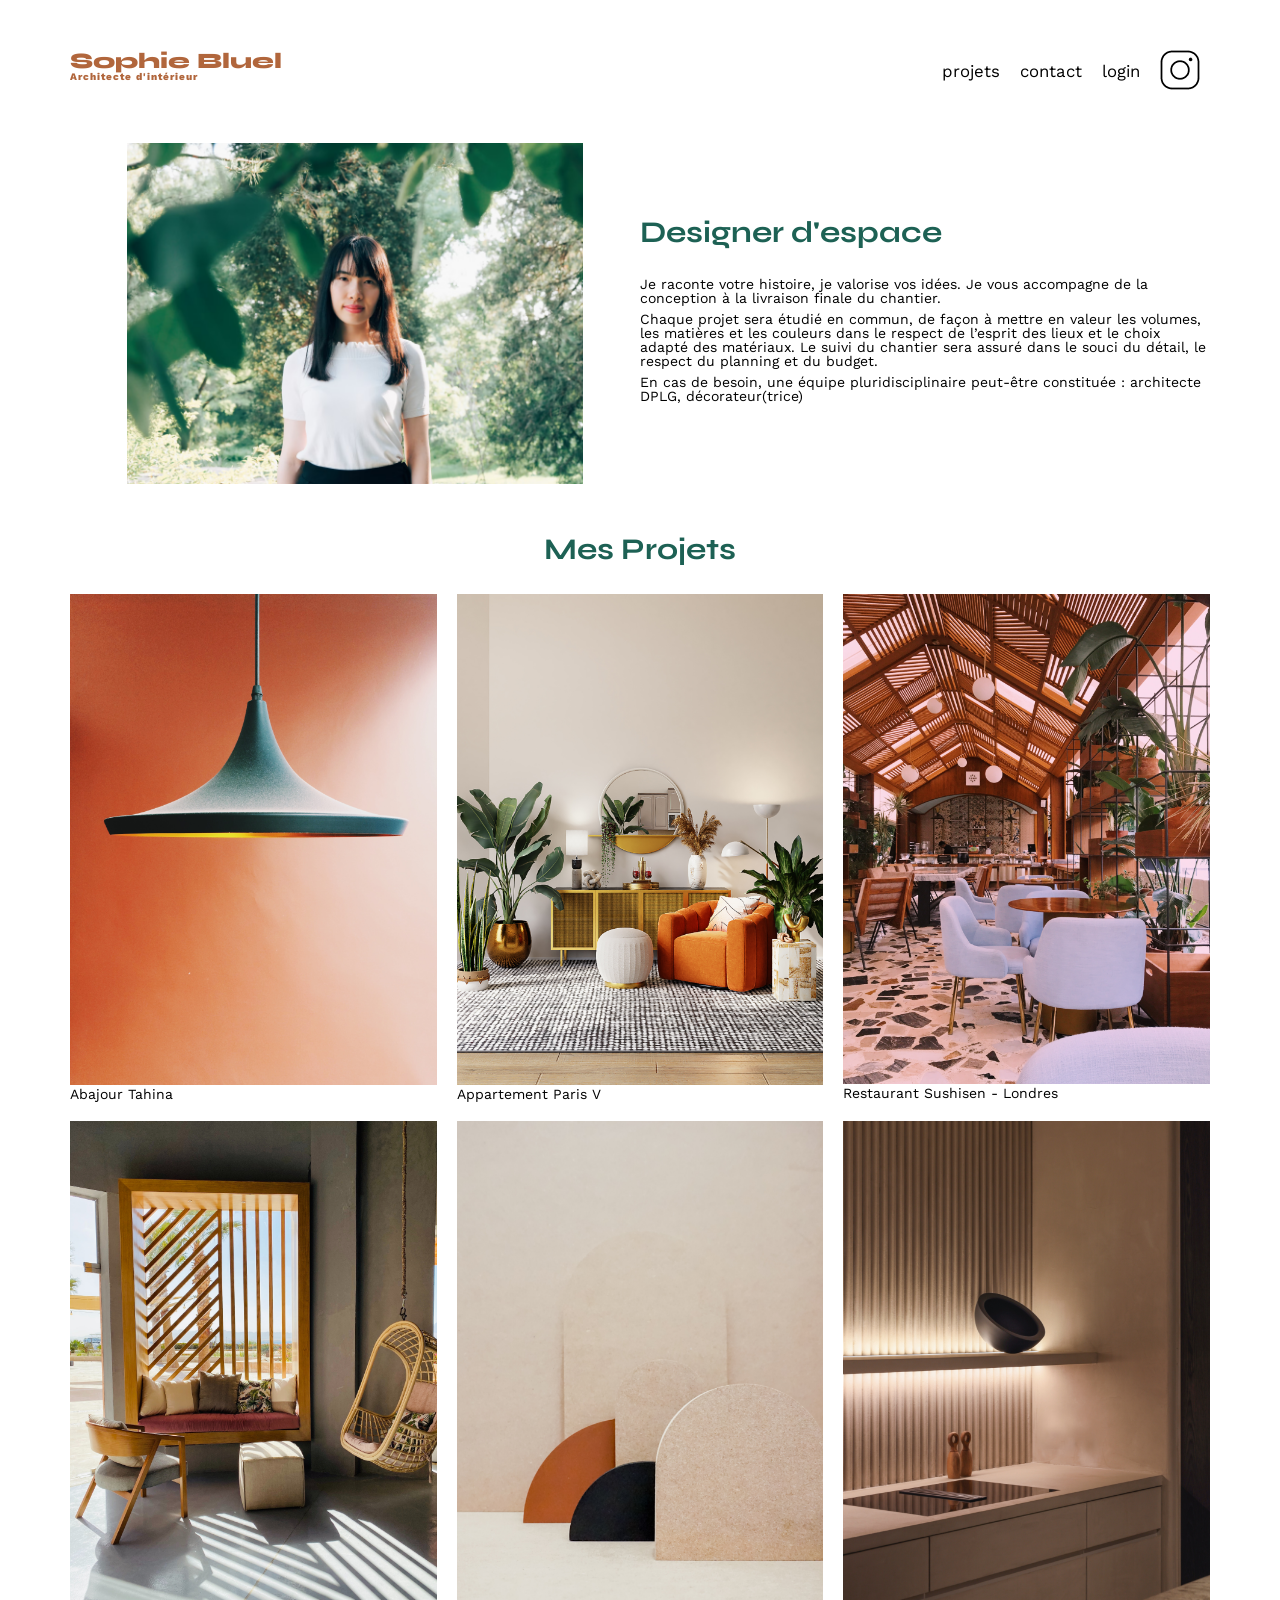
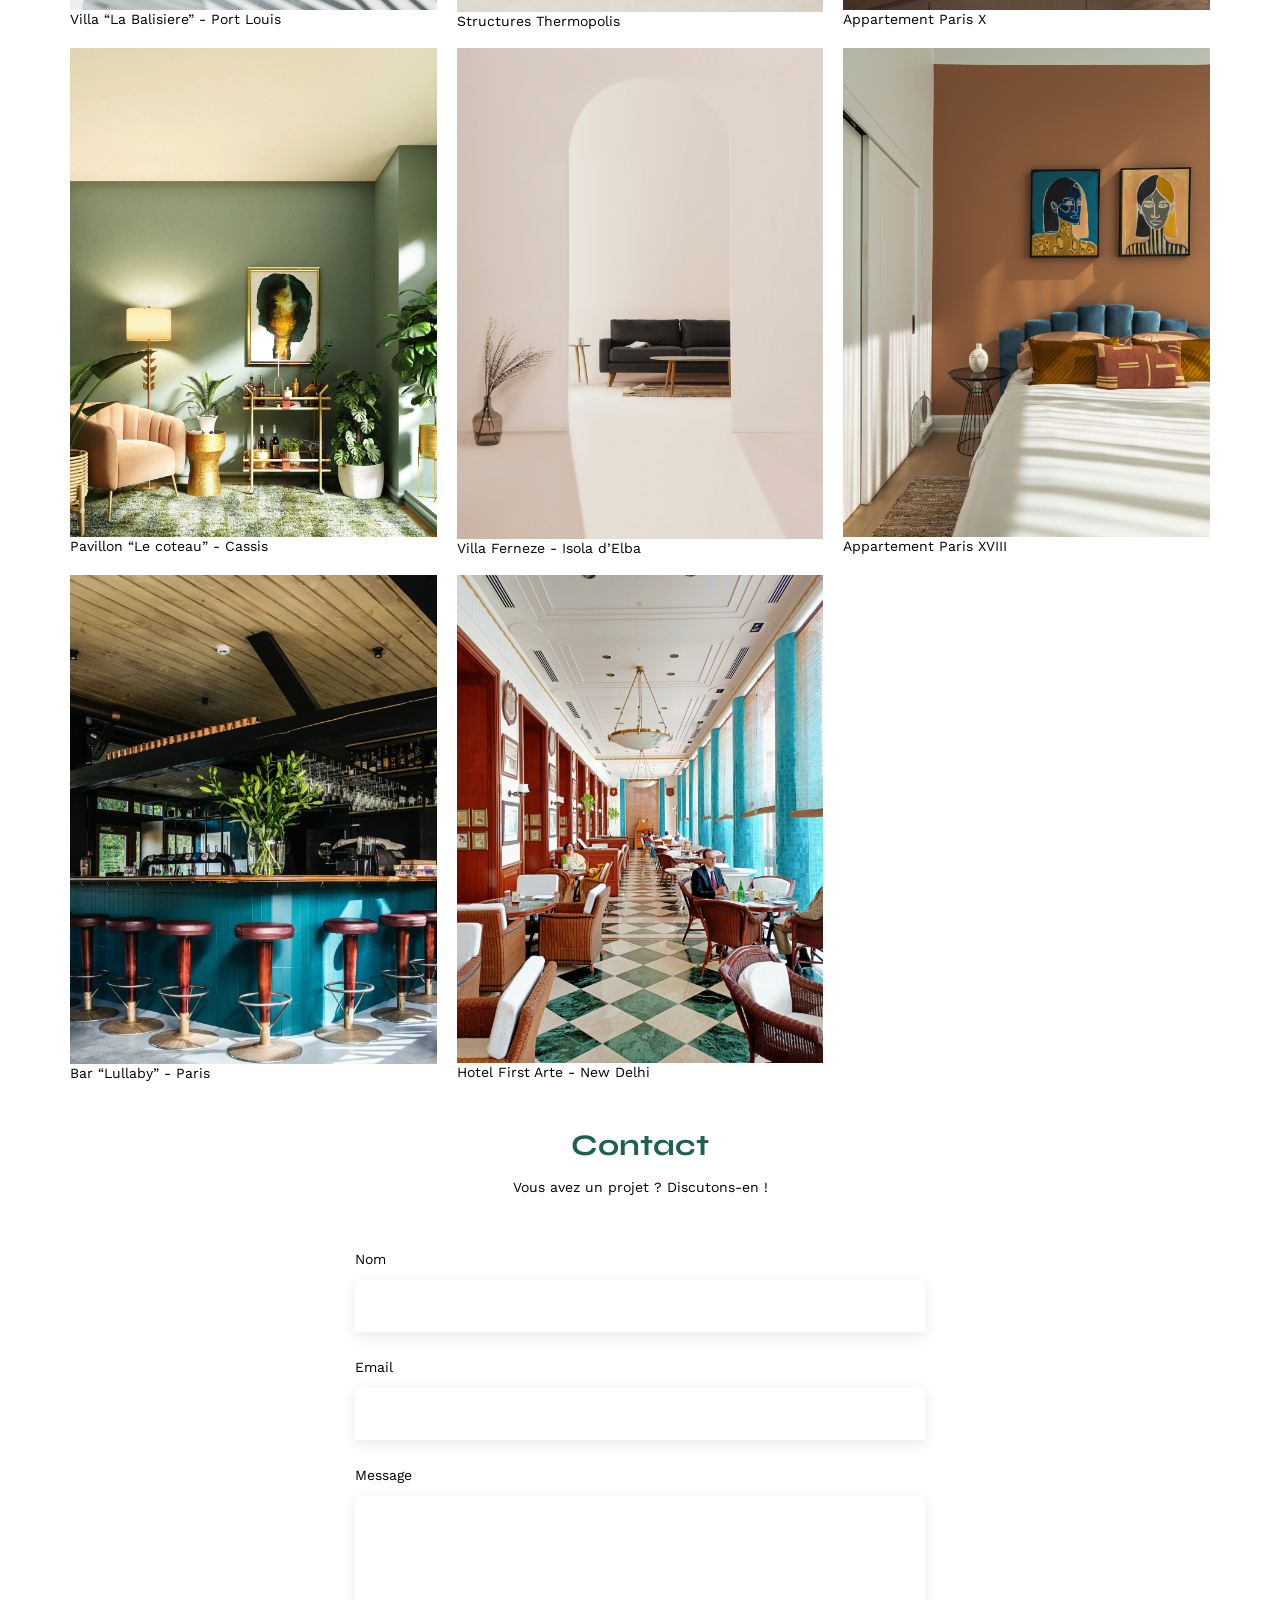
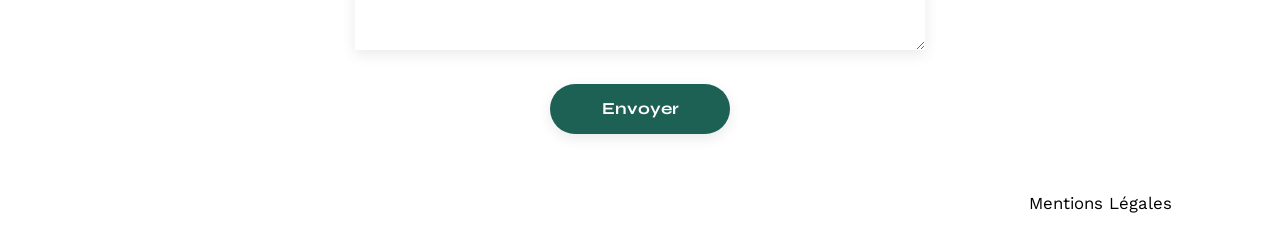
==== FrontEnd/index.html @ 271bbf9f "premier commit" ====
<!DOCTYPE html>
<html lang="fr">
<head>
	<meta charset="UTF-8">
	<title>Sophie Bluel - Architecte d'intérieur</title>
	<meta name="viewport" content="width=device-width, initial-scale=1.0">
	<link rel="preconnect" href="https://fonts.googleapis.com">
	<link rel="preconnect" href="https://fonts.gstatic.com" crossorigin>
	<link href="https://fonts.googleapis.com/css2?family=Syne:wght@700;800&family=Work+Sans&display=swap" rel="stylesheet">
	<meta name="description" content="">
	<link rel="stylesheet" href="./assets/style.css">
</head>
<body>
<header>
	<h1>Sophie Bluel <span>Architecte d'intérieur</span></h1>
	<nav>
		<ul>
			<li>projets</li>
			<li>contact</li>
			<li>login</li>
			<li><img src="./assets/icons/instagram.png" alt="Instagram"></li>
		</ul>
	</nav>
</header>
<main>
	<section id="introduction">
		<figure>
			<img src="./assets/images/sophie-bluel.png" alt="">
		</figure>
		<article>
			<h2>Designer d'espace</h2>
			<p>Je raconte votre histoire, je valorise vos idées. Je vous accompagne de la conception à la livraison finale du chantier.</p>
			<p>Chaque projet sera étudié en commun, de façon à mettre en valeur les volumes, les matières et les couleurs dans le respect de l’esprit des lieux et le choix adapté des matériaux. Le suivi du chantier sera assuré dans le souci du détail, le respect du planning et du budget.</p>
			<p>En cas de besoin, une équipe pluridisciplinaire peut-être constituée : architecte DPLG, décorateur(trice)</p>
		</article>
	</section>
	<section id="portfolio">
		<h2>Mes Projets</h2>
		<div class="gallery">
			<figure>
				<img src="assets/images/abajour-tahina.png" alt="Abajour Tahina">
				<figcaption>Abajour Tahina</figcaption>
			</figure>
			<figure>
				<img src="assets/images/appartement-paris-v.png" alt="Appartement Paris V">
				<figcaption>Appartement Paris V</figcaption>
			</figure>
			<figure>
				<img src="assets/images/restaurant-sushisen-londres.png" alt="Restaurant Sushisen - Londres">
				<figcaption>Restaurant Sushisen - Londres</figcaption>
			</figure>
			<figure>
				<img src="assets/images/la-balisiere.png" alt="Villa “La Balisiere” - Port Louis">
				<figcaption>Villa “La Balisiere” - Port Louis</figcaption>
			</figure>
			<figure>
				<img src="assets/images/structures-thermopolis.png" alt="Structures Thermopolis">
				<figcaption>Structures Thermopolis</figcaption>
			</figure>
			<figure>
				<img src="assets/images/appartement-paris-x.png" alt="Appartement Paris X">
				<figcaption>Appartement Paris X</figcaption>
			</figure>
			<figure>
				<img src="assets/images/le-coteau-cassis.png" alt="Pavillon “Le coteau” - Cassis">
				<figcaption>Pavillon “Le coteau” - Cassis</figcaption>
			</figure>
			<figure>
				<img src="assets/images/villa-ferneze.png" alt="Villa Ferneze - Isola d’Elba">
				<figcaption>Villa Ferneze - Isola d’Elba</figcaption>
			</figure>
			<figure>
				<img src="assets/images/appartement-paris-xviii.png" alt="Appartement Paris XVIII">
				<figcaption>Appartement Paris XVIII</figcaption>
			</figure>
			<figure>
				<img src="assets/images/bar-lullaby-paris.png" alt="Bar “Lullaby” - Paris">
				<figcaption>Bar “Lullaby” - Paris</figcaption>
			</figure>
			<figure>
				<img src="assets/images/hotel-first-arte-new-delhi.png" alt="Hotel First Arte - New Delhi">
				<figcaption>Hotel First Arte - New Delhi</figcaption>
			</figure>
		</div>
	</section>
	<section id="contact">
		<h2>Contact</h2>
		<p>Vous avez un projet ? Discutons-en !</p>
		<form action="#" method="post">
			<label for="name">Nom</label>
			<input type="text" name="name" id="name">
			<label for="email">Email</label>
			<input type="email" name="email" id="email">
			<label for="message">Message</label>
			<textarea name="message" id="message" cols="30" rows="10"></textarea>
			<input type="submit" value="Envoyer">
		</form>
	</section>
</main>

<footer>
	<nav>
		<ul>
			<li>Mentions Légales</li>
		</ul>
	</nav>
</footer>
</body>
</html>
---- FrontEnd/assets/style.css ----
/* http://meyerweb.com/eric/tools/css/reset/
   v2.0 | 20110126
   License: none (public domain)
*/

html, body, div, span, applet, object, iframe,
h1, h2, h3, h4, h5, h6, p, blockquote, pre,
a, abbr, acronym, address, big, cite, code,
del, dfn, em, img, ins, kbd, q, s, samp,
small, strike, strong, sub, sup, tt, var,
b, u, i, center,
dl, dt, dd, ol, ul, li,
fieldset, form, label, legend,
table, caption, tbody, tfoot, thead, tr, th, td,
article, aside, canvas, details, embed,
figure, figcaption, footer, header, hgroup,
menu, nav, output, ruby, section, summary,
time, mark, audio, video {
	margin: 0;
	padding: 0;
	border: 0;
	font-size: 100%;
	font: inherit;
	vertical-align: baseline;
}
/* HTML5 display-role reset for older browsers */
article, aside, details, figcaption, figure,
footer, header, hgroup, menu, nav, section {
	display: block;
}
body {
	line-height: 1;
}
ol, ul {
	list-style: none;
}
blockquote, q {
	quotes: none;
}
blockquote:before, blockquote:after,
q:before, q:after {
	content: '';
	content: none;
}
table {
	border-collapse: collapse;
	border-spacing: 0;
}
/** end reset css**/
body {
	max-width: 1140px;
	margin:auto;
	font-family: 'Work Sans' ;
	font-size: 14px;
}
header {
	display: flex;
	justify-content: space-between;
	margin: 50px 0
}
section {
	margin: 50px 0
}

h1{
	display: flex;
	flex-direction: column;
	font-family: 'Syne';
	font-size: 22px;
	font-weight: 800;
	color: #B1663C
}

h1 > span {
	font-family: 'Work Sans';
	font-size:10px;
	letter-spacing: 0.1em;
;
}

h2{
	font-family: 'Syne';
	font-weight: 700;
	font-size: 30px;
	color: #1D6154
}
nav ul {
	display: flex;
	align-items: center;
	list-style-type: none;

}
nav li {
	padding: 0 10px;
	font-size: 1.2em;
}

li:hover {
	color: #B1663C;
}
#introduction {
	display: flex;
	align-items: center;
}
#introduction figure {
	flex: 1
}
#introduction img {
	display: block;
	margin: auto;
	width: 80%;
}

#introduction article {
	flex: 1
}
#introduction h2 {
	margin-bottom: 1em;
}

#introduction p {
	margin-bottom: 0.5em;
}
#portfolio h2 {
	text-align: center;
	margin-bottom: 1em;
}
.gallery {
	width: 100%;
	display: grid;
	grid-template-columns: 1fr 1fr 1fr;
	grid-column-gap: 20px;
	grid-row-gap: 20px;
}

.gallery img {
	width: 100%;

}
#contact {
	width: 50%;
margin: auto;
}
#contact > * {
	text-align: center;

}
#contact h2{
	margin-bottom: 20px;
}
#contact form {
	text-align: left;
	margin-top:30px;
	display: flex;
	flex-direction: column;
}

#contact input {
	height: 50px;
	font-size: 1.2em;
	border: none;
	box-shadow: 0px 4px 14px rgba(0, 0, 0, 0.09);
}
#contact label {
	margin: 2em 0 1em 0;
}
#contact textarea {
	border: none;
	box-shadow: 0px 4px 14px rgba(0, 0, 0, 0.09);
}

input[type="submit"]{
	font-family: 'Syne';
	font-weight: 700;
	color: white;
	background-color: #1D6154;
	margin : 2em auto ;
	width: 180px;
	text-align: center;
	border-radius: 60px ;
}

footer nav ul {
	display: flex;
	justify-content: flex-end;
	margin: 2em
}
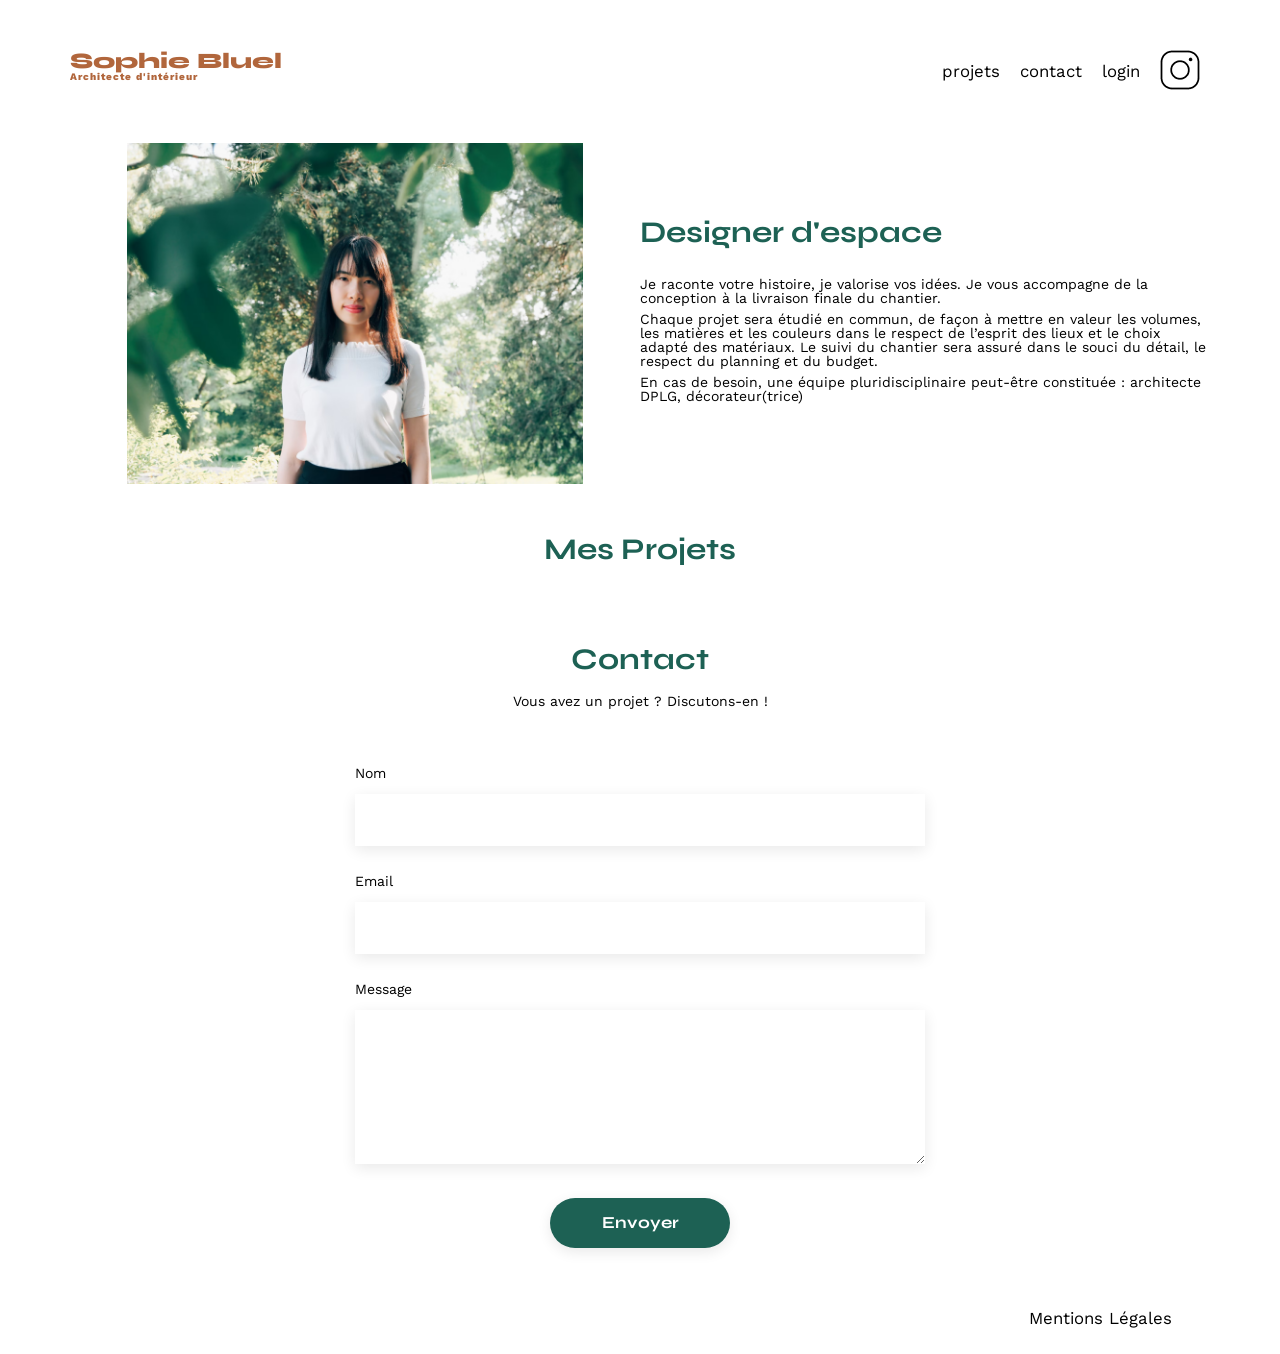
==== commit d9fa7db9: "modification de la page index.html en retirant les balises IMG et ajout des photos dynamiquement via" ====
--- a/FrontEnd/index.html
+++ b/FrontEnd/index.html
@@ -9,6 +9,7 @@
 	<link href="https://fonts.googleapis.com/css2?family=Syne:wght@700;800&family=Work+Sans&display=swap" rel="stylesheet">
 	<meta name="description" content="">
 	<link rel="stylesheet" href="./assets/style.css">
+	<script src="scripts/script.js" defer></script>
 </head>
 <body>
 <header>
@@ -37,50 +38,11 @@
 	<section id="portfolio">
 		<h2>Mes Projets</h2>
 		<div class="gallery">
-			<figure>
-				<img src="assets/images/abajour-tahina.png" alt="Abajour Tahina">
-				<figcaption>Abajour Tahina</figcaption>
-			</figure>
-			<figure>
-				<img src="assets/images/appartement-paris-v.png" alt="Appartement Paris V">
-				<figcaption>Appartement Paris V</figcaption>
-			</figure>
-			<figure>
-				<img src="assets/images/restaurant-sushisen-londres.png" alt="Restaurant Sushisen - Londres">
-				<figcaption>Restaurant Sushisen - Londres</figcaption>
-			</figure>
-			<figure>
-				<img src="assets/images/la-balisiere.png" alt="Villa “La Balisiere” - Port Louis">
-				<figcaption>Villa “La Balisiere” - Port Louis</figcaption>
-			</figure>
-			<figure>
-				<img src="assets/images/structures-thermopolis.png" alt="Structures Thermopolis">
-				<figcaption>Structures Thermopolis</figcaption>
-			</figure>
-			<figure>
-				<img src="assets/images/appartement-paris-x.png" alt="Appartement Paris X">
-				<figcaption>Appartement Paris X</figcaption>
-			</figure>
-			<figure>
-				<img src="assets/images/le-coteau-cassis.png" alt="Pavillon “Le coteau” - Cassis">
-				<figcaption>Pavillon “Le coteau” - Cassis</figcaption>
-			</figure>
-			<figure>
-				<img src="assets/images/villa-ferneze.png" alt="Villa Ferneze - Isola d’Elba">
-				<figcaption>Villa Ferneze - Isola d’Elba</figcaption>
-			</figure>
-			<figure>
-				<img src="assets/images/appartement-paris-xviii.png" alt="Appartement Paris XVIII">
-				<figcaption>Appartement Paris XVIII</figcaption>
-			</figure>
-			<figure>
-				<img src="assets/images/bar-lullaby-paris.png" alt="Bar “Lullaby” - Paris">
-				<figcaption>Bar “Lullaby” - Paris</figcaption>
-			</figure>
-			<figure>
-				<img src="assets/images/hotel-first-arte-new-delhi.png" alt="Hotel First Arte - New Delhi">
-				<figcaption>Hotel First Arte - New Delhi</figcaption>
-			</figure>
+			<!-- insertion dynamique des photos via l'API 
+			 	class "figure" dans la class galerie
+					"img" dans la class figure
+					"figcapture" dans la class figure
+			 -->
 		</div>
 	</section>
 	<section id="contact">
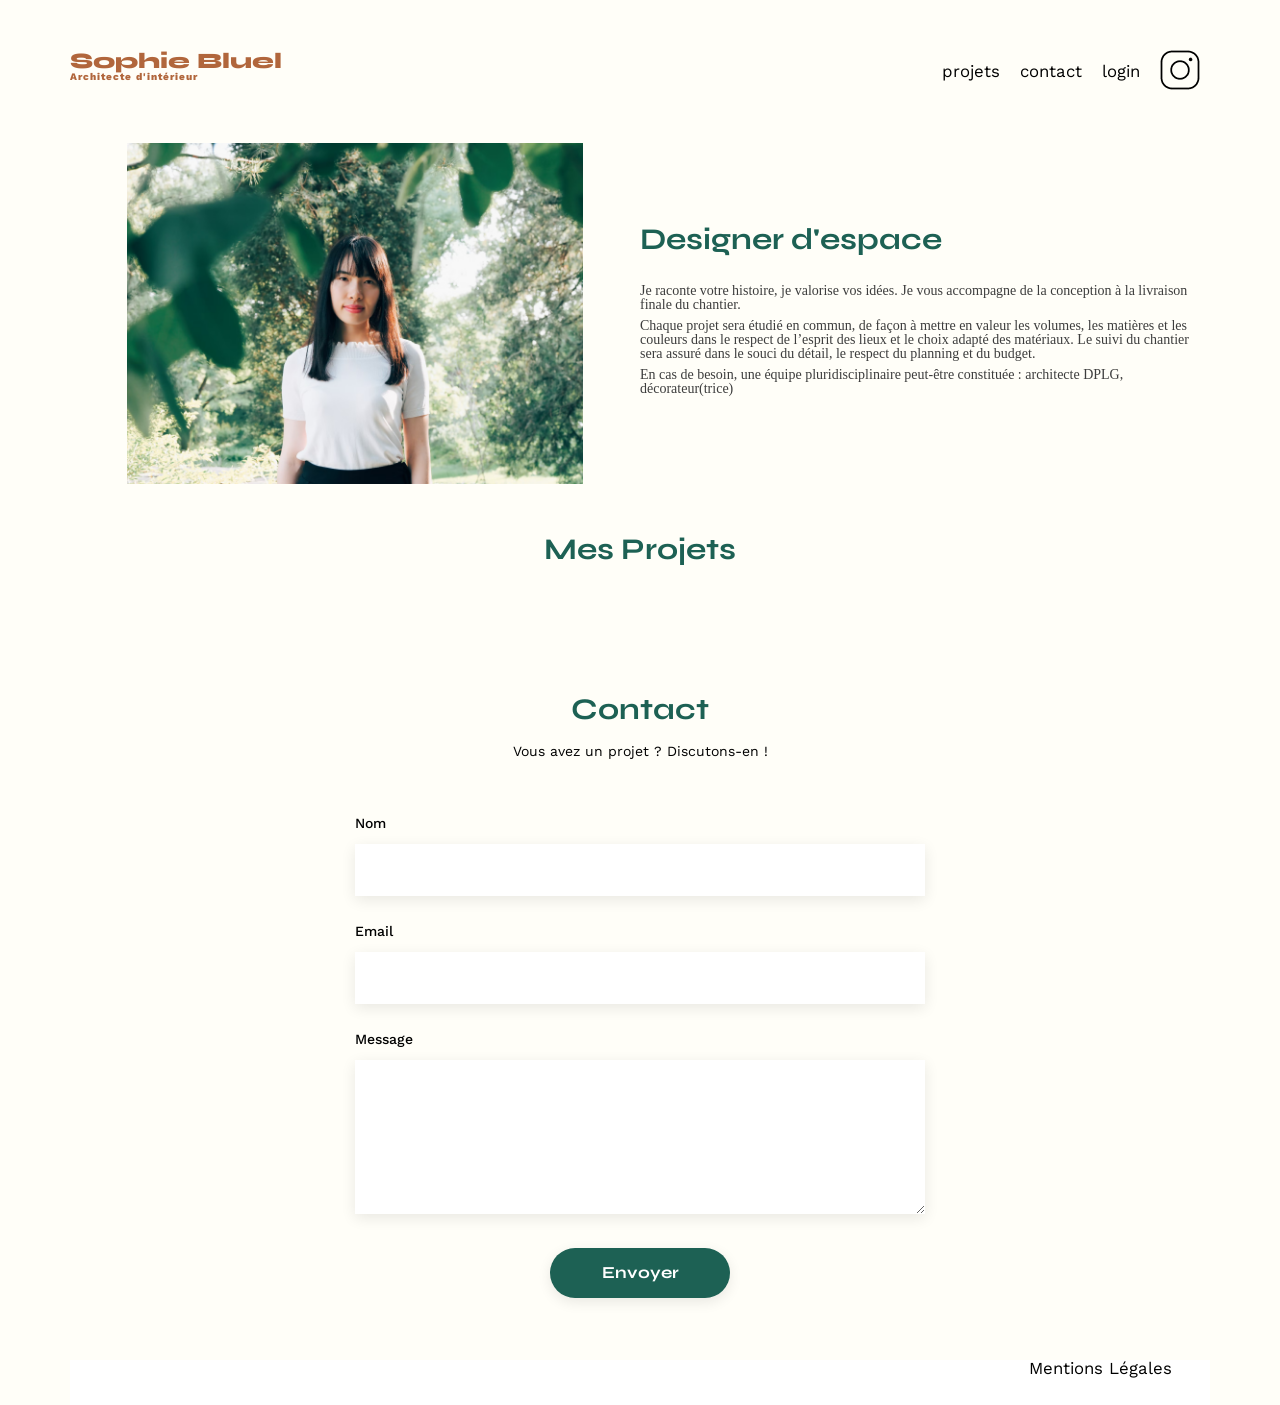
==== commit 614f2c05: "crétation des boutons filtres en JS et filtrage dynamique au click" ====
--- a/FrontEnd/index.html
+++ b/FrontEnd/index.html
@@ -37,12 +37,11 @@
 	</section>
 	<section id="portfolio">
 		<h2>Mes Projets</h2>
+		<div class="filters">
+			<!-- création dynamique des boutons pour trier par catégorie -->
+		</div>
 		<div class="gallery">
-			<!-- insertion dynamique des photos via l'API 
-			 	class "figure" dans la class galerie
-					"img" dans la class figure
-					"figcapture" dans la class figure
-			 -->
+			<!-- insertion dynamique des images de la galerie -->
 		</div>
 	</section>
 	<section id="contact">
@@ -68,4 +67,4 @@
 	</nav>
 </footer>
 </body>
-</html>
+</html>
--- a/FrontEnd/assets/style.css
+++ b/FrontEnd/assets/style.css
@@ -23,46 +23,55 @@
 	font: inherit;
 	vertical-align: baseline;
 }
+
 /* HTML5 display-role reset for older browsers */
 article, aside, details, figcaption, figure,
 footer, header, hgroup, menu, nav, section {
 	display: block;
 }
+
 body {
 	line-height: 1;
-}
+	background-color: #FFFEF8;
+}
+
 ol, ul {
 	list-style: none;
 }
+
 blockquote, q {
 	quotes: none;
 }
-blockquote:before, blockquote:after,
-q:before, q:after {
+
+blockquote:before, blockquote:after, q:before, q:after {
 	content: '';
 	content: none;
 }
+
 table {
 	border-collapse: collapse;
 	border-spacing: 0;
 }
+
 /** end reset css**/
 body {
 	max-width: 1140px;
 	margin:auto;
-	font-family: 'Work Sans' ;
+	font-family: 'Work Sans';
 	font-size: 14px;
 }
+
 header {
 	display: flex;
 	justify-content: space-between;
 	margin: 50px 0
 }
+
 section {
 	margin: 50px 0
 }
 
-h1{
+h1 {
 	display: flex;
 	flex-direction: column;
 	font-family: 'Syne';
@@ -75,36 +84,42 @@
 	font-family: 'Work Sans';
 	font-size:10px;
 	letter-spacing: 0.1em;
-;
-}
-
-h2{
+}
+
+h2 {
 	font-family: 'Syne';
 	font-weight: 700;
 	font-size: 30px;
 	color: #1D6154
 }
+
 nav ul {
 	display: flex;
 	align-items: center;
 	list-style-type: none;
-
-}
+}
+
 nav li {
 	padding: 0 10px;
 	font-size: 1.2em;
-}
+	font-weight: 400;
+	font-family: 'Work Sans';
+}
+
 
 li:hover {
 	color: #B1663C;
 }
+
 #introduction {
 	display: flex;
 	align-items: center;
 }
+
 #introduction figure {
 	flex: 1
 }
+
 #introduction img {
 	display: block;
 	margin: auto;
@@ -114,17 +129,53 @@
 #introduction article {
 	flex: 1
 }
+
 #introduction h2 {
 	margin-bottom: 1em;
 }
 
 #introduction p {
 	margin-bottom: 0.5em;
-}
+	color: #3D3D3D;
+	font-family: 'Work-sans';
+	font-weight: 400;
+}
+
 #portfolio h2 {
 	text-align: center;
 	margin-bottom: 1em;
 }
+
+/** début ajout CSS pour les filters *****************************************/
+.filters {
+	display: flex;
+	gap: 8px;
+	justify-content: center;
+	margin-bottom: 50px;
+}
+
+.filters button {
+	font-family: 'Syne';
+	border-radius: 60px;
+	height: 37px;
+	min-width: 100px;
+	border: solid 1px;
+	color: #1D6154;
+	font-weight: 400;
+	text-align: center;
+	size: 16px;
+	line-height: 100%;
+	background-color: #FFFFFF;
+	cursor: pointer;
+}
+
+.filters .button-active {
+background-color: #1D6154;
+color: #FFFFFF;
+}
+
+/**  fin ajout CSS pour les filters  *****************************************/
+
 .gallery {
 	width: 100%;
 	display: grid;
@@ -135,12 +186,19 @@
 
 .gallery img {
 	width: 100%;
-
-}
+}
+
+figcaption {
+	color: #3D3D3D;
+	font-family: 'Work Sans';
+	font-weight: 400;
+}
+
 #contact {
 	width: 50%;
-margin: auto;
-}
+	margin: auto;
+}
+
 #contact > * {
 	text-align: center;
 
@@ -161,9 +219,12 @@
 	border: none;
 	box-shadow: 0px 4px 14px rgba(0, 0, 0, 0.09);
 }
+
 #contact label {
 	margin: 2em 0 1em 0;
-}
+	font-weight: 500;
+}
+
 #contact textarea {
 	border: none;
 	box-shadow: 0px 4px 14px rgba(0, 0, 0, 0.09);
@@ -180,9 +241,19 @@
 	border-radius: 60px ;
 }
 
+input[type="submit"]:hover {
+	background-color: #0E2F28;
+}
+
+footer {
+	background-color: white;
+	padding-bottom: 1px;
+}
+
 footer nav ul {
 	display: flex;
 	justify-content: flex-end;
-	margin: 2em
-}
-
+	margin: 2em;
+	font-weight: 300;
+}
+
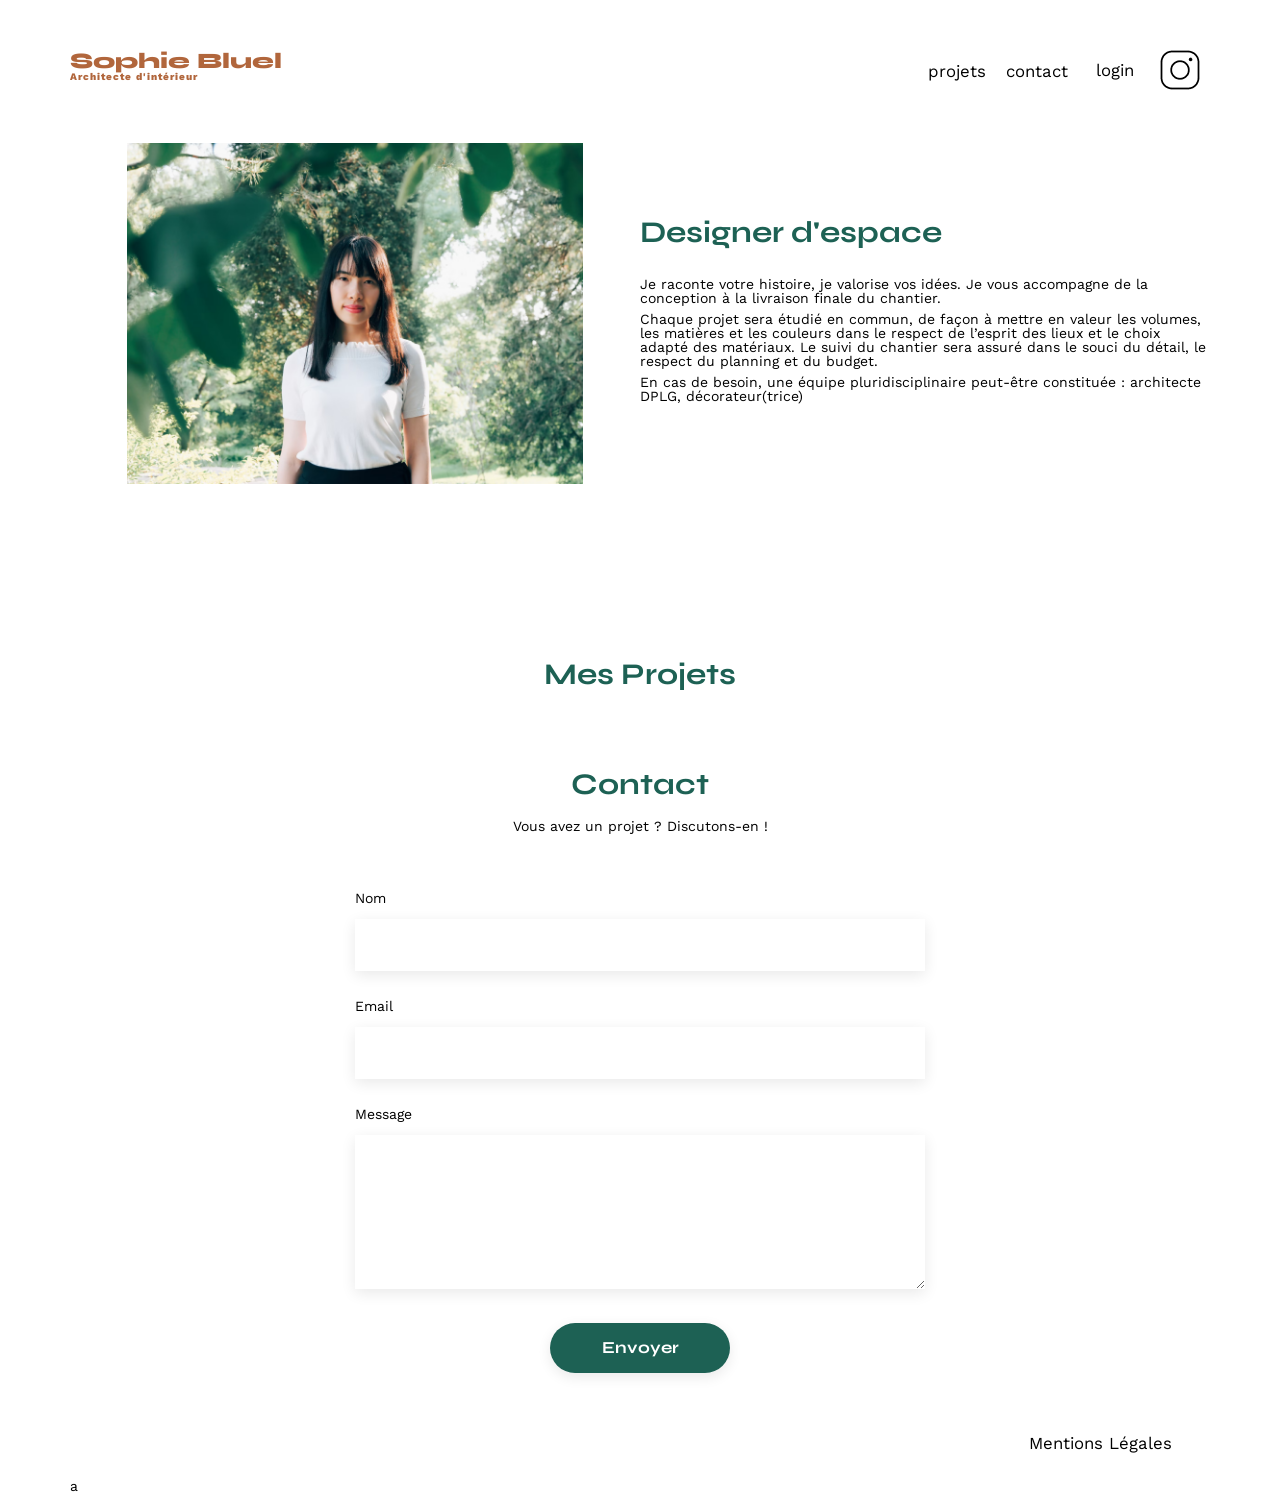
==== commit b7f696ba: "fin de création des modales" ====
--- a/FrontEnd/index.html
+++ b/FrontEnd/index.html
@@ -1,70 +1,81 @@
 <!DOCTYPE html>
 <html lang="fr">
-<head>
-	<meta charset="UTF-8">
-	<title>Sophie Bluel - Architecte d'intérieur</title>
-	<meta name="viewport" content="width=device-width, initial-scale=1.0">
-	<link rel="preconnect" href="https://fonts.googleapis.com">
-	<link rel="preconnect" href="https://fonts.gstatic.com" crossorigin>
-	<link href="https://fonts.googleapis.com/css2?family=Syne:wght@700;800&family=Work+Sans&display=swap" rel="stylesheet">
-	<meta name="description" content="">
-	<link rel="stylesheet" href="./assets/style.css">
-	<script src="scripts/script.js" defer></script>
-</head>
-<body>
-<header>
-	<h1>Sophie Bluel <span>Architecte d'intérieur</span></h1>
-	<nav>
-		<ul>
-			<li>projets</li>
-			<li>contact</li>
-			<li>login</li>
-			<li><img src="./assets/icons/instagram.png" alt="Instagram"></li>
-		</ul>
-	</nav>
-</header>
-<main>
-	<section id="introduction">
-		<figure>
-			<img src="./assets/images/sophie-bluel.png" alt="">
-		</figure>
-		<article>
-			<h2>Designer d'espace</h2>
-			<p>Je raconte votre histoire, je valorise vos idées. Je vous accompagne de la conception à la livraison finale du chantier.</p>
-			<p>Chaque projet sera étudié en commun, de façon à mettre en valeur les volumes, les matières et les couleurs dans le respect de l’esprit des lieux et le choix adapté des matériaux. Le suivi du chantier sera assuré dans le souci du détail, le respect du planning et du budget.</p>
-			<p>En cas de besoin, une équipe pluridisciplinaire peut-être constituée : architecte DPLG, décorateur(trice)</p>
-		</article>
-	</section>
-	<section id="portfolio">
-		<h2>Mes Projets</h2>
-		<div class="filters">
-			<!-- création dynamique des boutons pour trier par catégorie -->
-		</div>
-		<div class="gallery">
-			<!-- insertion dynamique des images de la galerie -->
-		</div>
-	</section>
-	<section id="contact">
-		<h2>Contact</h2>
-		<p>Vous avez un projet ? Discutons-en !</p>
-		<form action="#" method="post">
-			<label for="name">Nom</label>
-			<input type="text" name="name" id="name">
-			<label for="email">Email</label>
-			<input type="email" name="email" id="email">
-			<label for="message">Message</label>
-			<textarea name="message" id="message" cols="30" rows="10"></textarea>
-			<input type="submit" value="Envoyer">
-		</form>
-	</section>
-</main>
 
-<footer>
-	<nav>
-		<ul>
-			<li>Mentions Légales</li>
-		</ul>
-	</nav>
-</footer>
-</body>
-</html>+	<head>
+		<meta charset="UTF-8">
+		<title>Sophie Bluel - Architecte d'intérieur</title>
+		<meta name="viewport" content="width=device-width, initial-scale=1.0">
+		<link rel="preconnect" href="https://fonts.googleapis.com">
+		<link rel="preconnect" href="https://fonts.gstatic.com" crossorigin>
+		<link href="https://fonts.googleapis.com/css2?family=Syne:wght@700;800&family=Work+Sans&display=swap" rel="stylesheet">
+		<meta name="description" content="">
+		<link rel="stylesheet" href="assets/style.css">
+		<script src="scripts/script.js" defer></script>
+		<link rel="stylesheet" href="https://cdnjs.cloudflare.com/ajax/libs/font-awesome/6.2.1/css/all.min.css"
+        integrity="sha512-MV7K8+y+gLIBoVD59lQIYicR65iaqukzvf/nwasF0nqhPay5w/9lJmVM2hMDcnK1OnMGCdVK+iQrJ7lzPJQd1w=="
+        crossorigin="anonymous" referrerpolicy="no-referrer">
+	</head>
+
+	<body>
+		<header>
+			<h1>Sophie Bluel <span>Architecte d'intérieur</span></h1>
+			<nav>
+				<ul class="nav-container">
+					<a href="#projets"><li>projets</li></a>
+					<a href="#contact"><li>contact</li></a>
+					<a href="login.html" class="loginbouton"><li>login</li></a>
+					<li><img src="./assets/icons/instagram.png" alt="Instagram"></li>
+				</ul>
+			</nav>
+		</header>
+		
+		<main>
+
+			<div class="modal-container"></div>
+
+			<section id="introduction">
+				<figure>
+					<img src="./assets/images/sophie-bluel.png" alt="">
+				</figure>
+				<article>
+					<h2>Designer d'espace</h2>
+					<p>Je raconte votre histoire, je valorise vos idées. Je vous accompagne de la conception à la livraison finale du chantier.</p>
+					<p>Chaque projet sera étudié en commun, de façon à mettre en valeur les volumes, les matières et les couleurs dans le respect de l’esprit des lieux et le choix adapté des matériaux. Le suivi du chantier sera assuré dans le souci du détail, le respect du planning et du budget.</p>
+					<p>En cas de besoin, une équipe pluridisciplinaire peut-être constituée : architecte DPLG, décorateur(trice)</p>
+				</article>
+			</section>
+			<section id="portfolio">
+				<div class="portfolio"><h2 id="projets">Mes Projets</h2></div>
+
+				<div class="filters">
+					<!-- création dynamique des boutons pour trier par catégorie -->
+				</div>
+
+				<div class="gallery">
+					<!-- insertion dynamique des images de la galerie -->
+				</div>
+			</section>
+			<section id="contact">
+				<h2>Contact</h2>
+				<p>Vous avez un projet ? Discutons-en !</p>
+				<form action="#" method="post">
+					<label for="name">Nom</label>
+					<input type="text" name="name" id="name">
+					<label for="email">Email</label>
+					<input type="email" name="email" id="email">
+					<label for="message">Message</label>
+					<textarea name="message" id="message" cols="30" rows="10"></textarea>
+					<input type="submit" value="Envoyer">
+				</form>
+			</section>
+		</main>
+
+		<footer>
+			<nav>
+				<ul>
+					<li>Mentions Légales</li>
+				</ul>
+			</nav>
+		</footer>
+	</body>
+</html>a
--- a/FrontEnd/assets/style.css
+++ b/FrontEnd/assets/style.css
@@ -23,55 +23,46 @@
 	font: inherit;
 	vertical-align: baseline;
 }
-
 /* HTML5 display-role reset for older browsers */
 article, aside, details, figcaption, figure,
 footer, header, hgroup, menu, nav, section {
 	display: block;
 }
-
 body {
 	line-height: 1;
-	background-color: #FFFEF8;
-}
-
+}
 ol, ul {
 	list-style: none;
 }
-
 blockquote, q {
 	quotes: none;
 }
-
-blockquote:before, blockquote:after, q:before, q:after {
+blockquote:before, blockquote:after,
+q:before, q:after {
 	content: '';
 	content: none;
 }
-
 table {
 	border-collapse: collapse;
 	border-spacing: 0;
 }
-
 /** end reset css**/
 body {
 	max-width: 1140px;
 	margin:auto;
-	font-family: 'Work Sans';
-	font-size: 14px;
-}
-
+	font-family: 'Work Sans' ;
+	font-size: 14px;
+}
 header {
 	display: flex;
 	justify-content: space-between;
 	margin: 50px 0
 }
-
 section {
 	margin: 50px 0
 }
 
-h1 {
+h1{
 	display: flex;
 	flex-direction: column;
 	font-family: 'Syne';
@@ -86,40 +77,69 @@
 	letter-spacing: 0.1em;
 }
 
-h2 {
+h2{
 	font-family: 'Syne';
 	font-weight: 700;
 	font-size: 30px;
-	color: #1D6154
-}
-
+	color: #1D6154;
+}
 nav ul {
 	display: flex;
 	align-items: center;
 	list-style-type: none;
-}
-
+
+}
 nav li {
 	padding: 0 10px;
 	font-size: 1.2em;
-	font-weight: 400;
-	font-family: 'Work Sans';
-}
-
+}
+
+.nav-container {
+	cursor: pointer;
+}
 
 li:hover {
 	color: #B1663C;
 }
 
+.loginbouton {
+	cursor: pointer;
+	font-family: 'Work Sans';
+	color: black;
+	width: 55px;
+	height: 19px;
+	padding: 0px 9px 0px 8px;
+}
+
+.loginbouton:hover {
+	color: #B1663C;
+	cursor: pointer;
+}
+
+.logoutbouton {
+	cursor: pointer;
+	font-family: 'Work Sans';
+	color: black;
+	width: 55px;
+	margin-bottom: -1.5px;
+	font-size: 16.5px;
+	font-weight: 400;
+	line-height: 18.77px;
+	text-align: center;
+}
+
+.logoutbouton:hover {
+	color: #B1663C;
+	cursor: pointer;
+}
+
 #introduction {
 	display: flex;
 	align-items: center;
 }
-
 #introduction figure {
 	flex: 1
 }
-
 #introduction img {
 	display: block;
 	margin: auto;
@@ -129,52 +149,55 @@
 #introduction article {
 	flex: 1
 }
-
 #introduction h2 {
 	margin-bottom: 1em;
 }
 
 #introduction p {
 	margin-bottom: 0.5em;
-	color: #3D3D3D;
-	font-family: 'Work-sans';
-	font-weight: 400;
-}
-
+}
 #portfolio h2 {
 	text-align: center;
 	margin-bottom: 1em;
 }
 
-/** début ajout CSS pour les filters *****************************************/
 .filters {
 	display: flex;
-	gap: 8px;
+	flex-direction: row;
 	justify-content: center;
+	gap: 10px;
+}
+
+.filter-button {
+	background: white;
+	height: 37px;
+	border-radius: 60px ;
+	border: 1px solid #1D6154;
+	opacity: 0px;
 	margin-bottom: 50px;
-}
-
-.filters button {
-	font-family: 'Syne';
-	border-radius: 60px;
+	font-family: Syne;
+	font-size: 16px;
+	text-align: center;
+	color: #1D6154;
+	box-sizing: border-box;
+	padding: 0 20px;
+	cursor: pointer;
+}
+
+.filter-button-active {
+	background-color: #1D6154;
+	color: white;
 	height: 37px;
-	min-width: 100px;
-	border: solid 1px;
-	color: #1D6154;
-	font-weight: 400;
-	text-align: center;
-	size: 16px;
-	line-height: 100%;
-	background-color: #FFFFFF;
-	cursor: pointer;
-}
-
-.filters .button-active {
-background-color: #1D6154;
-color: #FFFFFF;
-}
-
-/**  fin ajout CSS pour les filters  *****************************************/
+	border-radius: 60px ;
+	border: 1px solid #1D6154;
+	opacity: 0px;
+	margin-bottom: 50px;
+	font-family: Syne;
+	font-size: 16px;
+	text-align: center;
+	padding: 0 20px;
+	cursor: pointer;
+}
 
 .gallery {
 	width: 100%;
@@ -186,19 +209,12 @@
 
 .gallery img {
 	width: 100%;
-}
-
-figcaption {
-	color: #3D3D3D;
-	font-family: 'Work Sans';
-	font-weight: 400;
-}
-
+
+}
 #contact {
 	width: 50%;
 	margin: auto;
 }
-
 #contact > * {
 	text-align: center;
 
@@ -219,12 +235,9 @@
 	border: none;
 	box-shadow: 0px 4px 14px rgba(0, 0, 0, 0.09);
 }
-
 #contact label {
 	margin: 2em 0 1em 0;
-	font-weight: 500;
-}
-
+}
 #contact textarea {
 	border: none;
 	box-shadow: 0px 4px 14px rgba(0, 0, 0, 0.09);
@@ -241,19 +254,428 @@
 	border-radius: 60px ;
 }
 
-input[type="submit"]:hover {
-	background-color: #0E2F28;
-}
-
-footer {
+footer nav ul {
+	display: flex;
+	justify-content: flex-end;
+	margin: 2em
+}
+
+#log-in {
+	display: flex;
+	flex-direction: column;
+	text-align: center;
+	margin-bottom: 182px;
+}
+
+.log-in-title {
+	width: 100px;
+	height: 36px;
+	gap: 0px;
+	opacity: 0px;
+	font-family: Syne;
+	font-size: 30px;
+	font-weight: 700;
+	line-height: 36px;
+	color: #1D6154;
+	text-align: center;
+	padding-left: 500px;
+}
+
+.log-in-connexion {
+	display: flex;
+	flex-direction: column;
+	margin: 40px 40px 0px 40px;
+}
+
+.log-in-button {
+	width: 179px;
+	height: 36px;
+	gap: 0px;
+	border-radius: 60px 0px 0px 0px;
+	opacity: 0px;
+	margin-bottom: 0;
+}
+
+.Pwd-forgot {
+	margin-top: 0;
+	font-family: Work Sans;
+	font-size: 14px;
+	font-weight: 500;
+	line-height: 16.42px;
+	text-align: center;
+	color: black;
+}
+
+#mail {
+	width: 379px;
+	height: 51px;
+	gap: 0px;
+	margin: 0 auto;
+	margin-bottom: 30px;
+}
+
+#password {
+	width: 379px;
+	height: 51px;
+	gap: 0px;
+	margin: 0 auto;
+}
+
+.log-in-connexion input {
+	height: 50px;
+	font-size: 1.2em;
+	border: none;
+	box-shadow: 0px 4px 14px rgba(0, 0, 0, 0.09);
+}
+
+.log-in-connexion label {
+	font-family: Work Sans;
+	font-size: 14px;
+	font-weight: 500;
+	line-height: 16.42px;
+}
+
+.email {
+	padding-right: 340px;
+}
+
+.password {
+	padding-right: 290px;
+}
+
+header a {
+	text-decoration: none;
+	color: black;
+}
+
+#editionBar {
+	width: 100%;
+ 	height: 59px;
+  	background-color: black;
+  	top: 0;
+  	left: 0;
+  	right: 0;
+  	position: absolute;
+}
+
+.editionMode {
+	display: flex;
+  	justify-content: center;
+  	align-items: center;
+  	gap: 10px;
+  	margin-top: 23px;
+  	color: white;
+  	font-size: 16px;
+  	font-weight: 400;
+}
+
+.editionMode i {
+	cursor: pointer;
+	width: 15.58px;
+	height: 15.58px;
+	background-color: black;
+	color: white;
+}
+
+.portfolio {
+	display: flex;
+	flex-direction: row;
+	justify-content: center;
+}
+
+.portfolio p {
+	display: flex;
+	justify-content: center;
+	align-self: flex-start;
+	margin-top: 135px;
+	font-family: Work Sans;
+	font-size: 14px;
+	font-weight: 400;
+	line-height: 16.42px;
+	text-align: center;
+}
+
+.portfolio i {
 	background-color: white;
-	padding-bottom: 1px;
-}
-
-footer nav ul {
-	display: flex;
-	justify-content: flex-end;
-	margin: 2em;
-	font-weight: 300;
-}
-
+	color: black;
+	font-size: larger;
+	margin: 135px 5px 0px 30px;
+	width: 15.58px;
+	height: 15.58px;
+	cursor: pointer;
+}
+
+.modal {
+	position: fixed;
+	height: 100vh;
+	width: 100vw;
+	background-color: rgba(0, 0, 0, 0.5);
+	z-index: 10;
+	top: 0;
+	left: 0;
+	display: flex;
+	justify-content: center;
+	align-items: center;
+  }
+
+  .portfolio h2 {
+	margin: 125px 0;
+  }
+
+  .modal-content {
+	width: 630px;
+	height: 688px;
+	border-radius: 10px;
+	opacity: 0px;
+	background-color: white;
+  }
+
+  .modal-content h2 {
+	color: black;
+	width: 173px;
+	height: 30px;
+	font-family: Work Sans;
+	font-size: 26px;
+	font-weight: 400;
+	line-height: 30.5px;
+	padding: 10px 0 0 225px;
+  }
+
+  .modal-line {
+	display: flex;
+	margin: 490px auto 0 auto;
+	width: 420px;
+	height: 0px;
+	border: 0.5px solid #B3B3B3;
+  }
+
+  .modal-content button {
+	width: 237px;
+	height: 36px;
+	border-radius: 60px;
+	border: 0 solid #1D6154;
+	opacity: 0px;
+	background-color: #1D6154;
+	color: white;
+	position: absolute;
+	top: 650px;
+	left: 600px;
+	cursor: pointer;
+  }
+
+  .close {
+	display: flex;
+	flex-direction: row;
+	font-size: 35px;
+	margin: 20px 0 0 570px;
+	width: 24px;
+	height: 24px;
+	cursor: pointer;
+  }
+
+  .fa-arrow-left {
+	display: flex;
+	flex-direction: row;
+	font-size: 25px;
+	width: 24px;
+	height: 24px;
+	margin: 30px -50px 0 25px;
+	cursor: pointer;
+  }
+
+  .image-container {
+	display: flex;
+	flex-direction: row;
+	flex-wrap: wrap;
+	justify-content: left;
+	align-items: center;
+	width: 460px;
+	margin: -450px 0 0 100px;
+	gap: 8.5px;
+  }
+
+  .image-container figure {
+	display: flex;
+  }
+
+  .image-container img {
+	display: flex;
+	width: 76.61px;
+	height: 102.57px;
+	margin-bottom: 20px;
+	gap: 10px;
+  }
+
+  .add-image {
+	height: 100%;
+	object-fit: contain;
+	object-position: center;
+  }
+
+  .display-none {
+	display: none;
+  }
+
+  .display-block {
+	display: block;
+  }
+
+  .modal-figure {
+	position: relative;
+  }
+
+  .carre-noir {
+	display: flex;
+	justify-content: center;
+	align-items: center;
+	top: 5px;
+	right: 5px;
+	z-index: 20;
+	background-color: black;
+	width: 20px;
+	height: 20px;
+	border-radius: 2px;
+	position: absolute;
+	cursor: pointer;
+  }
+
+  .fa-trash-can {
+	color: white;
+  }
+
+ .banniere-modal2 {
+	display: flex;
+	flex-direction: row;
+ }
+
+  .h2-modal2 {
+	display: flex;
+	font-family: Work Sans;
+	font-size: 26px;
+	font-weight: 400;
+	line-height: 30.5px;
+	text-align: center;
+	align-self: center;
+  }
+
+  .div-formulaire-modal {
+	display: flex;
+	width: 418px;
+	height: 200px;
+	margin-left: 100px;
+  }
+
+  .div-formulaire-modal label {
+	width: 32px;
+	height: 16px;
+	font-family: Work Sans;
+	font-size: 14px;
+	font-weight: 500;
+	line-height: 16.42px;
+	text-align: left;
+  }
+
+  .image-ajouter-photo {
+	display: flex;
+	flex-direction: column;
+	width: 420px;
+	height: 169px;
+	border-radius: 3px;
+	background-color: #E8F1F6;
+	margin: -450px 0 35px 100px;
+	z-index: 1;
+  }
+
+  .fa-image {
+	display: flex;
+	margin: 7.5px 0 0 170px;
+	width: 76px;
+	height: 76px;
+	padding: 9.5px 3.93px 6.88px 3.93px;
+	color: #B9C5CC;
+	font-size: 74px;
+  }
+
+  .bouton-ajout-photo {
+	display: flex;
+	align-items: center;
+	justify-content: center;
+	width: 173px;
+	height: 34px;
+	border-radius: 50px;
+	opacity: 0px;
+	background-color: #CBD6DC;
+	font-family: Work Sans;
+	font-size: 13px;
+	font-weight: 500;
+	line-height: 16.42px;
+	text-align: center;
+	color: #306685;
+	font-weight: bold;
+	margin: 0 auto;
+  }
+
+  .image-ajouter-photo input {
+	display: none;
+	opacity: 0;
+  }
+
+  .image-ajouter-photo p {
+	width: 94px;
+	height: 12px;
+	opacity: 0px;
+	font-family: Work Sans;
+	font-size: 10px;
+	font-weight: 400;
+	line-height: 11.73px;
+	text-align: center;
+	margin: 5px auto 0;
+  }
+
+  .div-formulaire-modal form {
+	display: flex;
+	flex-direction: column;
+	gap: 10px;
+  }
+
+  .div-formulaire-modal input {
+	width: 402px;
+	height: 51px;
+	margin-bottom: 25px;
+	font-family: Work Sans;
+	font-size: 14px;
+	font-weight: 400;
+	line-height: 16.42px;
+	text-align: left;
+	padding-left: 15px;
+	color: #444444;
+	border: none;
+	box-shadow: 0px 4px 14px rgba(0, 0, 0, 0.09);
+  }
+
+  .div-formulaire-modal select {
+	width: 418px;
+	height: 51px;
+	font-family: Work Sans;
+	font-size: 14px;
+	font-weight: 400;
+	line-height: 16.42px;
+	text-align: left;
+	padding-left: 15px;
+	color: #444444;
+	border: none;
+	box-shadow: 0px 4px 14px rgba(0, 0, 0, 0.09);
+  }
+
+  .image-ajouter-photo button {
+	width: 237px;
+	height: 36px;
+	border-radius: 60px;
+	opacity: 0px;
+	background-color: #A7A7A7;
+	font-family: Syne;
+	font-size: 14px;
+	font-weight: 700;
+	line-height: 16.8px;
+	text-align: center;
+  }
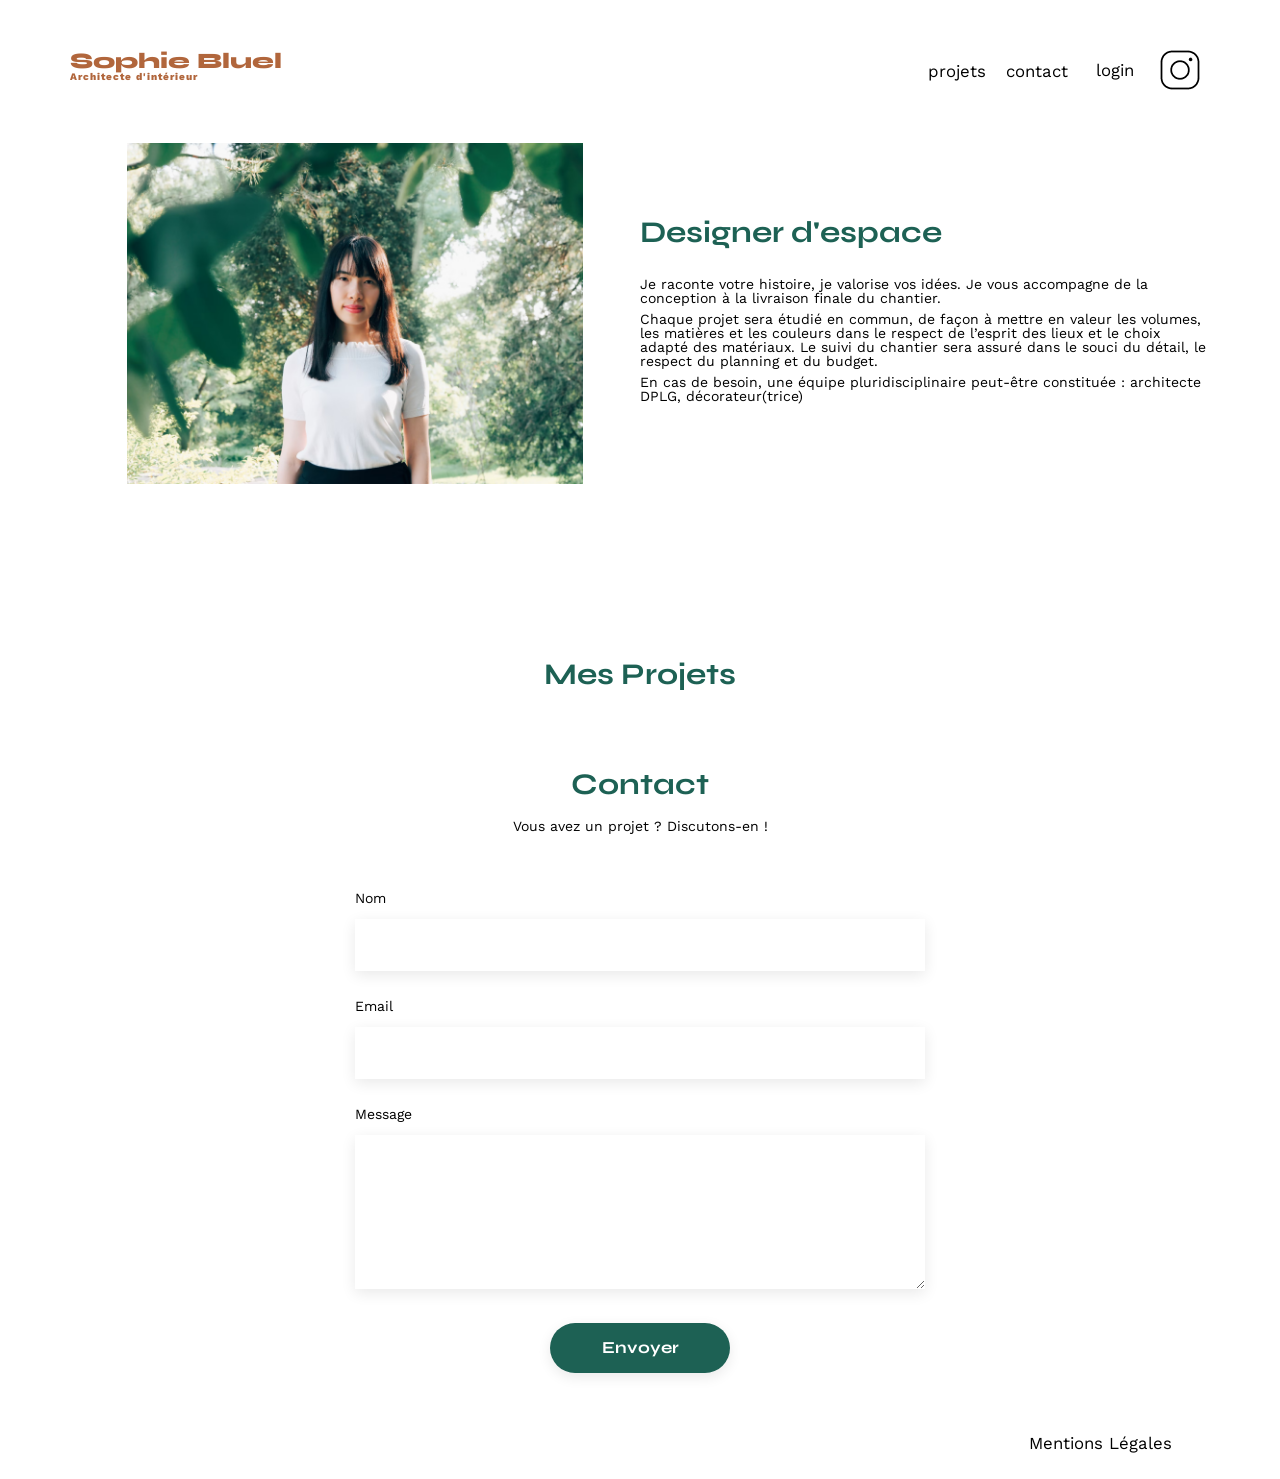
==== commit 0b370398: "fin de projet" ====
--- a/FrontEnd/index.html
+++ b/FrontEnd/index.html
@@ -11,6 +11,7 @@
 		<meta name="description" content="">
 		<link rel="stylesheet" href="assets/style.css">
 		<script src="scripts/script.js" defer></script>
+		<script src="scripts/contentmodal.js" defer></script>
 		<link rel="stylesheet" href="https://cdnjs.cloudflare.com/ajax/libs/font-awesome/6.2.1/css/all.min.css"
         integrity="sha512-MV7K8+y+gLIBoVD59lQIYicR65iaqukzvf/nwasF0nqhPay5w/9lJmVM2hMDcnK1OnMGCdVK+iQrJ7lzPJQd1w=="
         crossorigin="anonymous" referrerpolicy="no-referrer">
@@ -78,4 +79,4 @@
 			</nav>
 		</footer>
 	</body>
-</html>a+</html>
--- a/FrontEnd/assets/style.css
+++ b/FrontEnd/assets/style.css
@@ -1,6 +1,6 @@
 /* http://meyerweb.com/eric/tools/css/reset/
-   v2.0 | 20110126
-   License: none (public domain)
+v2.0 | 20110126
+License: none (public domain)
 */
 
 html, body, div, span, applet, object, iframe,
@@ -350,23 +350,23 @@
 
 #editionBar {
 	width: 100%;
- 	height: 59px;
-  	background-color: black;
-  	top: 0;
-  	left: 0;
-  	right: 0;
-  	position: absolute;
+	height: 59px;
+	background-color: black;
+	top: 0;
+	left: 0;
+	right: 0;
+	position: absolute;
 }
 
 .editionMode {
 	display: flex;
-  	justify-content: center;
-  	align-items: center;
-  	gap: 10px;
-  	margin-top: 23px;
-  	color: white;
-  	font-size: 16px;
-  	font-weight: 400;
+	justify-content: center;
+	align-items: center;
+	gap: 10px;
+	margin-top: 23px;
+	color: white;
+	font-size: 16px;
+	font-weight: 400;
 }
 
 .editionMode i {
@@ -375,6 +375,10 @@
 	height: 15.58px;
 	background-color: black;
 	color: white;
+}
+
+.editionMode p {
+	cursor: pointer;
 }
 
 .portfolio {
@@ -402,6 +406,10 @@
 	margin: 135px 5px 0px 30px;
 	width: 15.58px;
 	height: 15.58px;
+	cursor: pointer;
+}
+
+.portfolio p {
 	cursor: pointer;
 }
 
@@ -416,21 +424,29 @@
 	display: flex;
 	justify-content: center;
 	align-items: center;
-  }
-
-  .portfolio h2 {
+}
+
+.portfolio h2 {
 	margin: 125px 0;
-  }
-
-  .modal-content {
+}
+
+.modal-content {
 	width: 630px;
 	height: 688px;
 	border-radius: 10px;
 	opacity: 0px;
 	background-color: white;
-  }
-
-  .modal-content h2 {
+}
+
+.modal-line {
+	display: flex;
+	margin: 30px auto 0 auto;
+	width: 420px;
+	height: 0px;
+	border: 0.5px solid #B3B3B3;
+}
+
+.modal-content h2 {
 	color: black;
 	width: 173px;
 	height: 30px;
@@ -439,31 +455,8 @@
 	font-weight: 400;
 	line-height: 30.5px;
 	padding: 10px 0 0 225px;
-  }
-
-  .modal-line {
-	display: flex;
-	margin: 490px auto 0 auto;
-	width: 420px;
-	height: 0px;
-	border: 0.5px solid #B3B3B3;
-  }
-
-  .modal-content button {
-	width: 237px;
-	height: 36px;
-	border-radius: 60px;
-	border: 0 solid #1D6154;
-	opacity: 0px;
-	background-color: #1D6154;
-	color: white;
-	position: absolute;
-	top: 650px;
-	left: 600px;
-	cursor: pointer;
-  }
-
-  .close {
+}
+.close {
 	display: flex;
 	flex-direction: row;
 	font-size: 35px;
@@ -471,9 +464,40 @@
 	width: 24px;
 	height: 24px;
 	cursor: pointer;
-  }
-
-  .fa-arrow-left {
+}
+
+.divbutton{
+	display: flex;
+	justify-content: center;
+}
+
+.modal-content button {
+	width: 237px;
+	height: 36px;
+	border-radius: 60px;
+	border: 0 solid #1D6154;
+	opacity: 0px;
+	background-color: #1D6154;
+	color: white;
+	cursor: pointer;
+	margin-top: 30px;
+}
+
+
+.image-container {
+	display: flex;
+	flex-direction: row;
+	flex-wrap: wrap;
+	justify-content: left;
+	align-items: center;
+	width: 460px;
+	max-height: 420px;
+	margin: 50px 0 0 100px;
+	gap: 8.5px;
+	overflow: auto;
+
+}
+.fa-arrow-left {
 	display: flex;
 	flex-direction: row;
 	font-size: 25px;
@@ -481,50 +505,41 @@
 	height: 24px;
 	margin: 30px -50px 0 25px;
 	cursor: pointer;
-  }
-
-  .image-container {
-	display: flex;
-	flex-direction: row;
-	flex-wrap: wrap;
-	justify-content: left;
-	align-items: center;
-	width: 460px;
-	margin: -450px 0 0 100px;
-	gap: 8.5px;
-  }
-
-  .image-container figure {
-	display: flex;
-  }
-
-  .image-container img {
+}
+
+
+.image-container figure {
+	display: flex;
+}
+
+.add-image {
+	height: 100%;
+	object-fit: contain;
+	object-position: center;
+}
+
+.image-container img {
 	display: flex;
 	width: 76.61px;
 	height: 102.57px;
 	margin-bottom: 20px;
 	gap: 10px;
-  }
-
-  .add-image {
-	height: 100%;
-	object-fit: contain;
-	object-position: center;
-  }
-
-  .display-none {
+}
+
+
+.display-none {
 	display: none;
-  }
-
-  .display-block {
+}
+
+.display-block {
 	display: block;
-  }
-
-  .modal-figure {
+}
+
+.modal-figure {
 	position: relative;
-  }
-
-  .carre-noir {
+}
+
+.carre-noir {
 	display: flex;
 	justify-content: center;
 	align-items: center;
@@ -537,35 +552,35 @@
 	border-radius: 2px;
 	position: absolute;
 	cursor: pointer;
-  }
-
-  .fa-trash-can {
+}
+
+.fa-trash-can {
 	color: white;
-  }
-
- .banniere-modal2 {
+}
+
+.banniere-modal2 {
 	display: flex;
 	flex-direction: row;
- }
-
-  .h2-modal2 {
-	display: flex;
-	font-family: Work Sans;
-	font-size: 26px;
-	font-weight: 400;
-	line-height: 30.5px;
-	text-align: center;
-	align-self: center;
-  }
-
-  .div-formulaire-modal {
+}
+.div-formulaire-modal {
 	display: flex;
 	width: 418px;
 	height: 200px;
 	margin-left: 100px;
-  }
-
-  .div-formulaire-modal label {
+}
+
+.h2-modal2 {
+	display: flex;
+	font-family: Work Sans;
+	font-size: 26px;
+	font-weight: 400;
+	line-height: 30.5px;
+	text-align: center;
+	align-self: center;
+}
+
+
+.div-formulaire-modal label {
 	width: 32px;
 	height: 16px;
 	font-family: Work Sans;
@@ -573,20 +588,20 @@
 	font-weight: 500;
 	line-height: 16.42px;
 	text-align: left;
-  }
-
-  .image-ajouter-photo {
+}
+
+.image-ajouter-photo {
 	display: flex;
 	flex-direction: column;
 	width: 420px;
 	height: 169px;
 	border-radius: 3px;
 	background-color: #E8F1F6;
-	margin: -450px 0 35px 100px;
+	margin: 0px 0 35px 100px;
 	z-index: 1;
-  }
-
-  .fa-image {
+}
+
+.fa-image {
 	display: flex;
 	margin: 7.5px 0 0 170px;
 	width: 76px;
@@ -594,9 +609,9 @@
 	padding: 9.5px 3.93px 6.88px 3.93px;
 	color: #B9C5CC;
 	font-size: 74px;
-  }
-
-  .bouton-ajout-photo {
+}
+
+.bouton-ajout-photo {
 	display: flex;
 	align-items: center;
 	justify-content: center;
@@ -613,14 +628,14 @@
 	color: #306685;
 	font-weight: bold;
 	margin: 0 auto;
-  }
-
-  .image-ajouter-photo input {
+}
+
+.image-ajouter-photo input {
 	display: none;
 	opacity: 0;
-  }
-
-  .image-ajouter-photo p {
+}
+
+.image-ajouter-photo p {
 	width: 94px;
 	height: 12px;
 	opacity: 0px;
@@ -630,15 +645,15 @@
 	line-height: 11.73px;
 	text-align: center;
 	margin: 5px auto 0;
-  }
-
-  .div-formulaire-modal form {
+}
+
+.div-formulaire-modal form {
 	display: flex;
 	flex-direction: column;
 	gap: 10px;
-  }
-
-  .div-formulaire-modal input {
+}
+
+.div-formulaire-modal input {
 	width: 402px;
 	height: 51px;
 	margin-bottom: 25px;
@@ -651,9 +666,9 @@
 	color: #444444;
 	border: none;
 	box-shadow: 0px 4px 14px rgba(0, 0, 0, 0.09);
-  }
-
-  .div-formulaire-modal select {
+}
+
+.div-formulaire-modal select {
 	width: 418px;
 	height: 51px;
 	font-family: Work Sans;
@@ -665,12 +680,9 @@
 	color: #444444;
 	border: none;
 	box-shadow: 0px 4px 14px rgba(0, 0, 0, 0.09);
-  }
-
-  .image-ajouter-photo button {
-	width: 237px;
-	height: 36px;
-	border-radius: 60px;
+}
+
+.image-ajouter-photo button {
 	opacity: 0px;
 	background-color: #A7A7A7;
 	font-family: Syne;
@@ -678,4 +690,4 @@
 	font-weight: 700;
 	line-height: 16.8px;
 	text-align: center;
-  }+}
